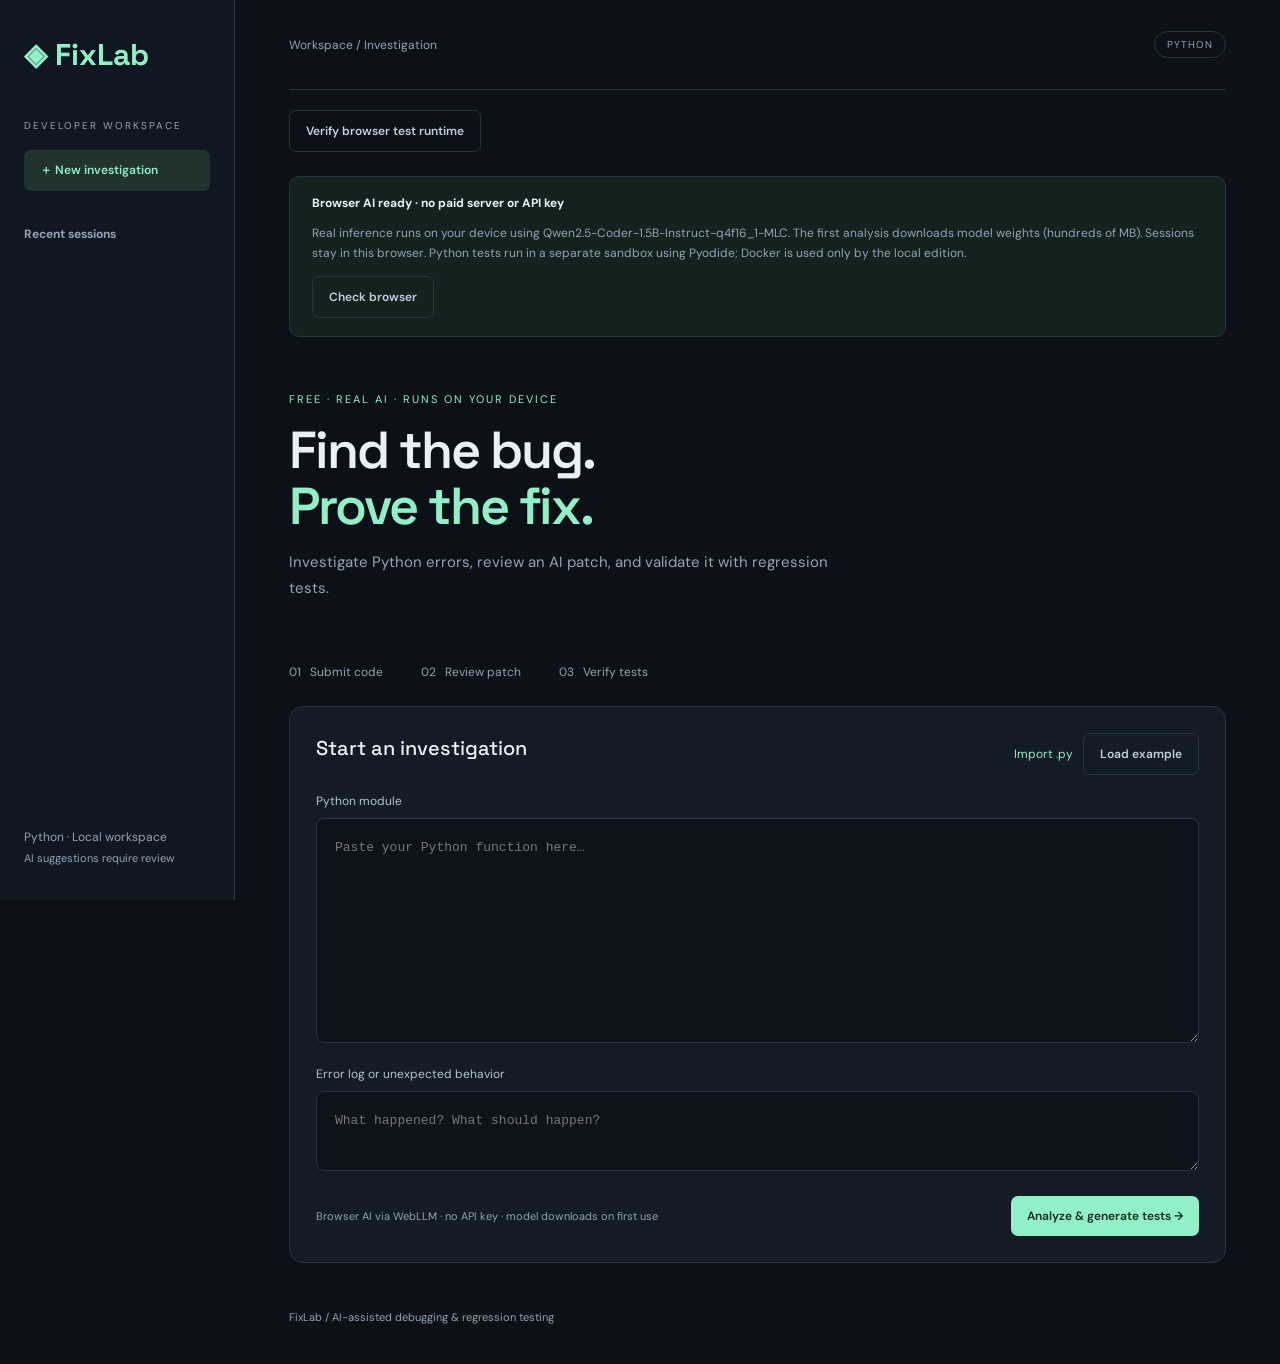
==== docs/index.html @ 50884bfe "Add free WebGPU AI website and sandboxed Python tests" ====
<!doctype html><html lang="en"><head><meta charset="utf-8"><meta name="viewport" content="width=device-width,initial-scale=1"><title>FixLab · AI debugging workspace</title><link rel="stylesheet" href="./style.css"></head><body><aside><a class="brand" href="./">◈ FixLab</a><p class="caption">DEVELOPER WORKSPACE</p><button id="new" class="nav">＋ New investigation</button><h3>Recent sessions</h3><div id="history"></div><div class="aside-bottom">Python · Local workspace<br><small>AI suggestions require review</small></div></aside><main><header><span>Workspace / Investigation</span><span class="pill">PYTHON</span></header><button id="runtime-check" class="secondary" style="margin-top:20px">Verify browser test runtime</button><section id="setup" class="setup" aria-live="polite"></section><section class="intro"><p class="eyebrow">FREE · REAL AI · RUNS ON YOUR DEVICE</p><h1>Find the bug.<br><span>Prove the fix.</span></h1><p>Investigate Python errors, review an AI patch, and validate it with regression tests.</p></section><div class="steps"><span>01 &nbsp; Submit code</span><span>02 &nbsp; Review patch</span><span>03 &nbsp; Verify tests</span></div><section class="panel"><div class="panel-title"><h2>Start an investigation</h2><div><label class="upload">Import .py <input id="file" type="file" accept=".py" hidden></label><button id="sample" class="secondary">Load example</button></div></div><label for="code">Python module</label><textarea id="code" spellcheck="false" placeholder="Paste your Python function here…"></textarea><label for="error">Error log or unexpected behavior</label><textarea id="error" class="short" placeholder="What happened? What should happen?"></textarea><div class="actions"><small>Browser AI via WebLLM · no API key · model downloads on first use</small><button id="analyze">Analyze & generate tests →</button></div></section><p id="status" role="status" aria-live="polite"></p><section id="result" hidden class="panel"><div class="panel-title"><h2 id="summary"></h2><span id="review" class="pill"></span></div><p id="explanation"></p><div class="tabs"><button data-tab="diff">Patch diff</button><button data-tab="fixed_code">Fixed module</button><button data-tab="tests">Regression tests</button></div><pre id="output"></pre><div class="actions"><div><button id="accept" class="secondary">Accept patch</button><button id="reject" class="secondary">Reject</button><button id="download" class="secondary">Download JSON</button><button id="source-download" class="secondary">Download .py</button><button id="delete" class="secondary">Delete session</button></div><button id="run">Run browser tests →</button></div><details><summary>Edit suggested code & tests</summary><label for="edit-code">Fixed module</label><textarea id="edit-code" spellcheck="false"></textarea><label for="edit-tests">Regression tests</label><textarea id="edit-tests" spellcheck="false"></textarea><button id="save-edit">Save revision</button><small> Saving clears old test results and the review decision.</small></details><div id="results"></div></section><footer>FixLab / AI-assisted debugging & regression testing</footer></main><script src="./browser.js"></script><script src="./app.js"></script></body></html>
---- docs/style.css ----
@import url('https://fonts.googleapis.com/css2?family=DM+Sans:wght@400;500;600;700&family=Space+Grotesk:wght@400;500;600;700&display=swap');
:root{color-scheme:dark;--bg:#0c1117;--panel:#131b24;--muted:#93a3b4;--line:#263343;--mint:#91f0c7}*{box-sizing:border-box}body{margin:0;background:var(--bg);color:#eaf1f6;font:15px 'DM Sans',sans-serif}aside{position:fixed;width:235px;height:100vh;padding:35px 24px;border-right:1px solid var(--line);background:#101720}.brand{font:700 30px 'Space Grotesk',sans-serif;color:var(--mint);text-decoration:none}.caption{font-size:10px;letter-spacing:2px;margin:45px 0 18px;color:var(--muted)}h3{font-size:12px;color:var(--muted);margin-top:35px}.nav{width:100%;text-align:left;background:#20332e;color:var(--mint)}#history button{display:block;width:100%;text-align:left;background:transparent;color:var(--muted);white-space:nowrap;overflow:hidden;text-overflow:ellipsis;margin:8px 0;padding:10px}.aside-bottom{position:absolute;bottom:30px;line-height:1.8;color:var(--muted);font-size:12px}main{max-width:1250px;margin-left:235px;padding:0 54px}header{height:90px;display:flex;align-items:center;justify-content:space-between;border-bottom:1px solid var(--line);font-size:12px;color:var(--muted)}.pill{border:1px solid var(--line);border-radius:30px;padding:6px 12px;font-size:10px;letter-spacing:1px}.intro{padding:44px 0 28px}.eyebrow{font-size:11px;color:var(--mint);letter-spacing:2px}h1{font:600 52px/1.08 'Space Grotesk',sans-serif;letter-spacing:-2px;margin:16px 0}h1 span{color:var(--mint)}.intro>p:last-child{color:var(--muted);max-width:550px;line-height:1.7}.steps{display:flex;gap:38px;padding:20px 0 26px;font-size:12px;color:var(--muted)}.panel{border:1px solid var(--line);border-radius:14px;background:var(--panel);padding:26px;margin-bottom:22px}.panel-title{display:flex;align-items:center;justify-content:space-between;gap:15px}h2{font:500 20px 'Space Grotesk',sans-serif;margin:0 0 12px}label{display:block;font-size:12px;margin:18px 0 9px;color:#b5c3d0}textarea{width:100%;height:225px;background:#0c131b;border:1px solid var(--line);border-radius:8px;color:#d4e5f0;padding:18px;resize:vertical;font:13px/1.7 monospace}.short{height:80px}textarea:focus{outline:1px solid var(--mint)}button{border:0;border-radius:7px;background:var(--mint);color:#102b20;font:600 12px 'DM Sans',sans-serif;padding:12px 16px;cursor:pointer}button:disabled{opacity:.45;cursor:wait}.secondary,.tabs button{background:transparent;color:#c1d1de;border:1px solid var(--line)}.actions{display:flex;align-items:center;justify-content:space-between;gap:15px;flex-wrap:wrap;margin-top:20px}small{font-size:11px;color:var(--muted)}#status{color:var(--mint);line-height:1.6}#explanation{line-height:1.8;color:#b5c3d0}.tabs{display:flex;gap:8px;margin-top:25px}.tabs button.active{color:var(--mint);border-color:var(--mint)}pre{white-space:pre-wrap;overflow-wrap:anywhere;background:#0b1219;border:1px solid var(--line);padding:20px;border-radius:8px;max-height:420px;overflow:auto;font:12px/1.7 monospace}.test-grid{display:grid;grid-template-columns:1fr 1fr;gap:15px;margin-top:25px}.pass{color:var(--mint)}.fail{color:#ffb4a1}footer{padding:25px 0 40px;color:var(--muted);font-size:11px}@media(max-width:900px){aside{display:none}main{margin:0;padding:0 20px}h1{font-size:42px}.steps{gap:15px}.test-grid{grid-template-columns:1fr}.actions>div{display:flex;gap:6px;flex-wrap:wrap}}[hidden]{display:none!important}

.setup{margin-top:24px;border:1px solid var(--line);padding:18px 22px;border-radius:10px;background:#13221f;font-size:12px}.setup p{color:var(--muted);line-height:1.7;overflow-wrap:anywhere}.metric{color:var(--mint);font-size:12px;line-height:1.7}details{margin-top:24px;border-top:1px solid var(--line);padding-top:20px}summary{cursor:pointer;color:var(--mint)}.upload{display:inline-block;margin:0 10px 0 0;color:var(--mint);cursor:pointer}button:focus-visible,a:focus-visible,summary:focus-visible{outline:2px solid var(--mint);outline-offset:4px}
@media(max-width:900px){aside{display:block;position:relative;height:auto;width:100%;padding:18px 20px;border-right:0;border-bottom:1px solid var(--line)}aside .caption,aside .aside-bottom{display:none}aside .brand{font-size:24px}aside h3{margin:18px 0 8px}aside .nav{width:auto;float:right}#history{display:flex;gap:8px;overflow:auto}#history button{min-width:180px;max-width:230px;margin:0;background:#17232d}}
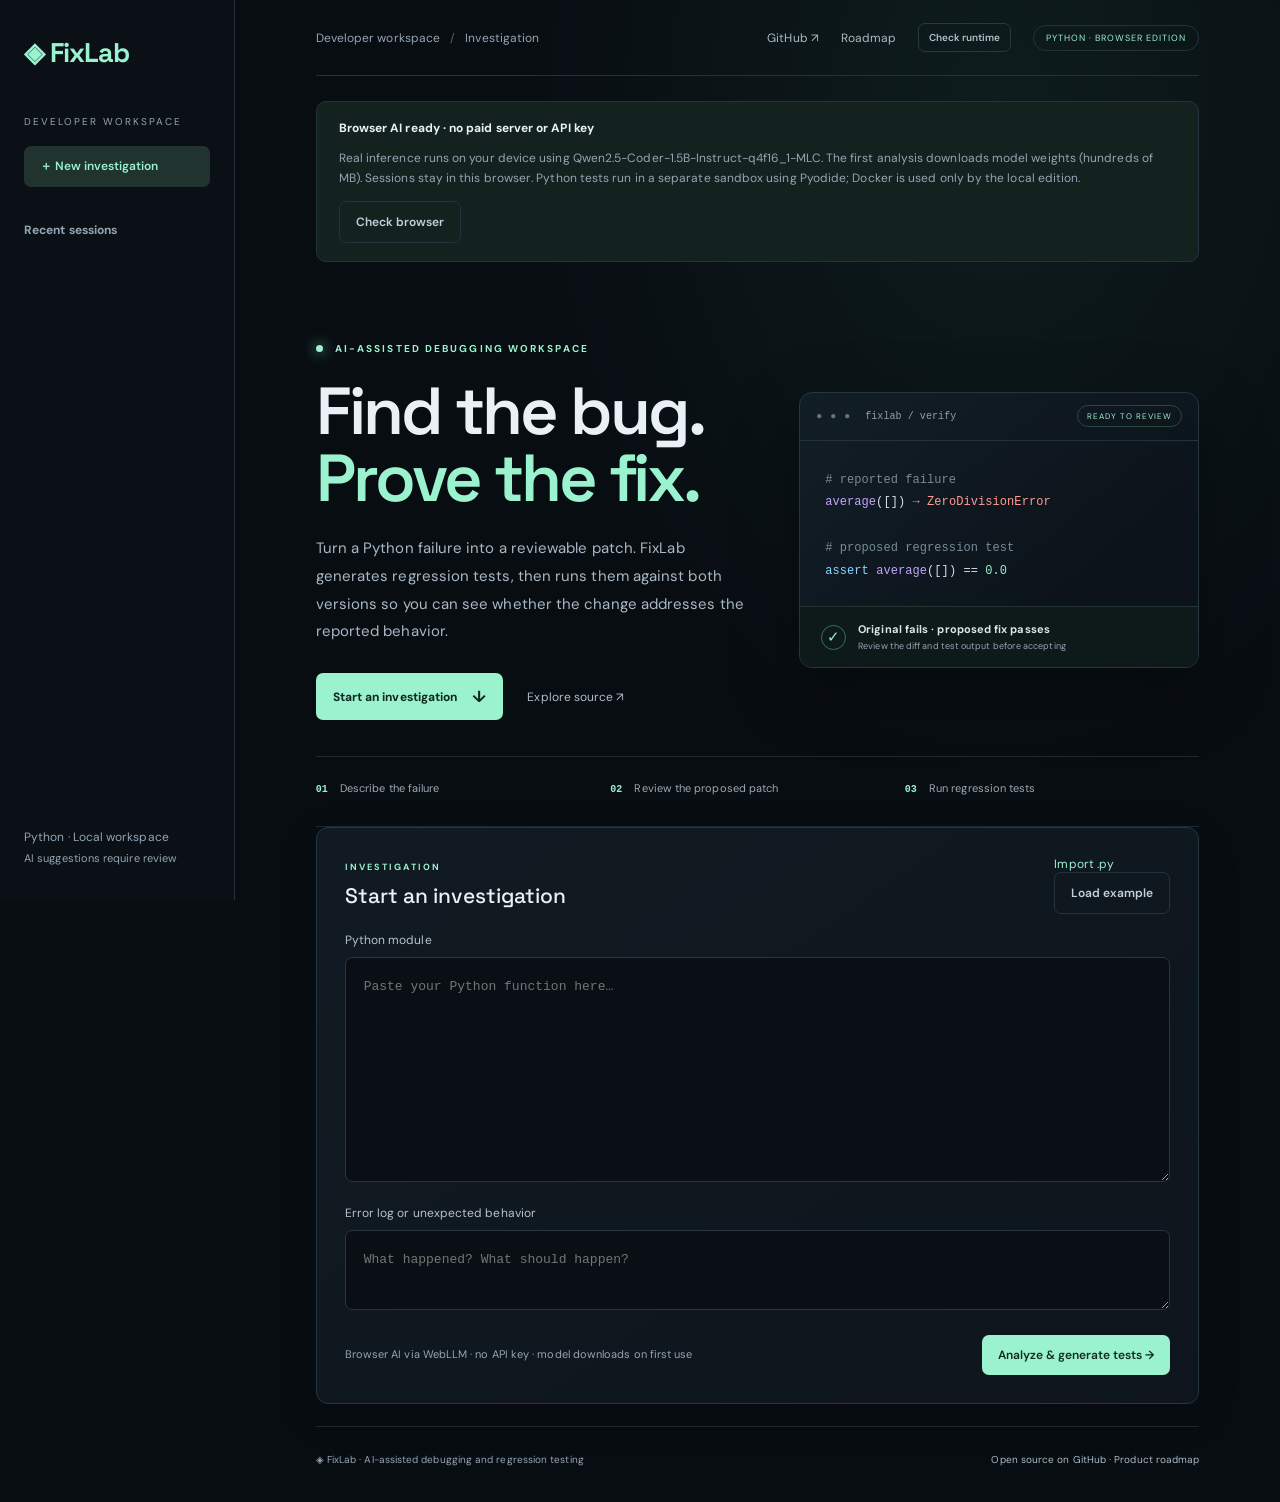
==== commit e0dcdd83: "Polish public demo and add evaluation harness" ====
--- a/docs/index.html
+++ b/docs/index.html
@@ -1 +1 @@
-<!doctype html><html lang="en"><head><meta charset="utf-8"><meta name="viewport" content="width=device-width,initial-scale=1"><title>FixLab · AI debugging workspace</title><link rel="stylesheet" href="./style.css"></head><body><aside><a class="brand" href="./">◈ FixLab</a><p class="caption">DEVELOPER WORKSPACE</p><button id="new" class="nav">＋ New investigation</button><h3>Recent sessions</h3><div id="history"></div><div class="aside-bottom">Python · Local workspace<br><small>AI suggestions require review</small></div></aside><main><header><span>Workspace / Investigation</span><span class="pill">PYTHON</span></header><button id="runtime-check" class="secondary" style="margin-top:20px">Verify browser test runtime</button><section id="setup" class="setup" aria-live="polite"></section><section class="intro"><p class="eyebrow">FREE · REAL AI · RUNS ON YOUR DEVICE</p><h1>Find the bug.<br><span>Prove the fix.</span></h1><p>Investigate Python errors, review an AI patch, and validate it with regression tests.</p></section><div class="steps"><span>01 &nbsp; Submit code</span><span>02 &nbsp; Review patch</span><span>03 &nbsp; Verify tests</span></div><section class="panel"><div class="panel-title"><h2>Start an investigation</h2><div><label class="upload">Import .py <input id="file" type="file" accept=".py" hidden></label><button id="sample" class="secondary">Load example</button></div></div><label for="code">Python module</label><textarea id="code" spellcheck="false" placeholder="Paste your Python function here…"></textarea><label for="error">Error log or unexpected behavior</label><textarea id="error" class="short" placeholder="What happened? What should happen?"></textarea><div class="actions"><small>Browser AI via WebLLM · no API key · model downloads on first use</small><button id="analyze">Analyze & generate tests →</button></div></section><p id="status" role="status" aria-live="polite"></p><section id="result" hidden class="panel"><div class="panel-title"><h2 id="summary"></h2><span id="review" class="pill"></span></div><p id="explanation"></p><div class="tabs"><button data-tab="diff">Patch diff</button><button data-tab="fixed_code">Fixed module</button><button data-tab="tests">Regression tests</button></div><pre id="output"></pre><div class="actions"><div><button id="accept" class="secondary">Accept patch</button><button id="reject" class="secondary">Reject</button><button id="download" class="secondary">Download JSON</button><button id="source-download" class="secondary">Download .py</button><button id="delete" class="secondary">Delete session</button></div><button id="run">Run browser tests →</button></div><details><summary>Edit suggested code & tests</summary><label for="edit-code">Fixed module</label><textarea id="edit-code" spellcheck="false"></textarea><label for="edit-tests">Regression tests</label><textarea id="edit-tests" spellcheck="false"></textarea><button id="save-edit">Save revision</button><small> Saving clears old test results and the review decision.</small></details><div id="results"></div></section><footer>FixLab / AI-assisted debugging & regression testing</footer></main><script src="./browser.js"></script><script src="./app.js"></script></body></html>
+<!doctype html><html lang="en"><head><meta charset="utf-8"><meta name="viewport" content="width=device-width,initial-scale=1"><title>FixLab · AI debugging workspace</title><link rel="stylesheet" href="./style.css"></head><body><aside><a class="brand" href="./">◈ FixLab</a><p class="caption">DEVELOPER WORKSPACE</p><button id="new" class="nav">＋ New investigation</button><h3>Recent sessions</h3><div id="history"></div><div class="aside-bottom">Python · Local workspace<br><small>AI suggestions require review</small></div></aside><main><header><span>Developer workspace <span class="header-separator">/</span> Investigation</span><nav class="top-links" aria-label="Project links"><a href="https://github.com/uniyal802/fixlab" target="_blank" rel="noreferrer">GitHub ↗</a><a href="https://github.com/uniyal802/fixlab/blob/main/SCALE_ROADMAP.md">Roadmap</a><button id="runtime-check" class="runtime-link">Check runtime</button><span class="pill">PYTHON · BROWSER EDITION</span></nav></header><section id="setup" class="setup" aria-live="polite"></section><section class="intro"><div class="intro-copy"><p class="eyebrow"><span class="live-dot"></span> AI-ASSISTED DEBUGGING WORKSPACE</p><h1>Find the bug.<br><span>Prove the fix.</span></h1><p>Turn a Python failure into a reviewable patch. FixLab generates regression tests, then runs them against both versions so you can see whether the change addresses the reported behavior.</p><div class="hero-actions"><a class="hero-link" href="#investigation">Start an investigation <span aria-hidden="true">↓</span></a><a class="hero-secondary" href="https://github.com/uniyal802/fixlab" target="_blank" rel="noreferrer">Explore source ↗</a></div></div><div class="hero-card" aria-label="FixLab workflow overview"><div class="hero-card-head"><span class="window-dots">● ● ●</span><span>fixlab / verify</span><span class="status-chip">READY TO REVIEW</span></div><div class="hero-code"><span class="code-muted"># reported failure</span><br><span class="code-purple">average</span>([]) <span class="code-red">→ ZeroDivisionError</span><br><br><span class="code-muted"># proposed regression test</span><br><span class="code-blue">assert</span> <span class="code-purple">average</span>([]) == <span class="code-green">0.0</span></div><div class="proof-row"><span class="proof-icon">✓</span><div><strong>Original fails · proposed fix passes</strong><small>Review the diff and test output before accepting</small></div></div></div></section><div class="steps"><span><b>01</b> Describe the failure</span><span><b>02</b> Review the proposed patch</span><span><b>03</b> Run regression tests</span></div><section id="investigation" class="panel"><div class="panel-title"><div><p class="eyebrow section-eyebrow">INVESTIGATION</p><h2>Start an investigation</h2></div><div><label class="upload">Import .py <input id="file" type="file" accept=".py" hidden></label><button id="sample" class="secondary">Load example</button></div></div><label for="code">Python module</label><textarea id="code" spellcheck="false" placeholder="Paste your Python function here…"></textarea><label for="error">Error log or unexpected behavior</label><textarea id="error" class="short" placeholder="What happened? What should happen?"></textarea><div class="actions"><small>Browser AI via WebLLM · no API key · model downloads on first use</small><button id="analyze">Analyze & generate tests →</button></div></section><p id="status" role="status" aria-live="polite"></p><section id="result" hidden class="panel"><div class="panel-title"><h2 id="summary"></h2><span id="review" class="pill"></span></div><p id="explanation"></p><div class="tabs"><button data-tab="diff">Patch diff</button><button data-tab="fixed_code">Fixed module</button><button data-tab="tests">Regression tests</button></div><pre id="output"></pre><div class="actions"><div><button id="accept" class="secondary">Accept patch</button><button id="reject" class="secondary">Reject</button><button id="download" class="secondary">Download JSON</button><button id="source-download" class="secondary">Download .py</button><button id="delete" class="secondary">Delete session</button></div><button id="run">Run browser tests →</button></div><details><summary>Edit suggested code & tests</summary><label for="edit-code">Fixed module</label><textarea id="edit-code" spellcheck="false"></textarea><label for="edit-tests">Regression tests</label><textarea id="edit-tests" spellcheck="false"></textarea><button id="save-edit">Save revision</button><small> Saving clears old test results and the review decision.</small></details><div id="results"></div></section><footer><span>◈ FixLab · AI-assisted debugging and regression testing</span><span><a href="https://github.com/uniyal802/fixlab">Open source on GitHub</a> · <a href="https://github.com/uniyal802/fixlab/blob/main/SCALE_ROADMAP.md">Product roadmap</a></span></footer></main><script src="./browser.js"></script><script src="./app.js"></script></body></html>
--- a/docs/style.css
+++ b/docs/style.css
@@ -3,3 +3,8 @@
 
 .setup{margin-top:24px;border:1px solid var(--line);padding:18px 22px;border-radius:10px;background:#13221f;font-size:12px}.setup p{color:var(--muted);line-height:1.7;overflow-wrap:anywhere}.metric{color:var(--mint);font-size:12px;line-height:1.7}details{margin-top:24px;border-top:1px solid var(--line);padding-top:20px}summary{cursor:pointer;color:var(--mint)}.upload{display:inline-block;margin:0 10px 0 0;color:var(--mint);cursor:pointer}button:focus-visible,a:focus-visible,summary:focus-visible{outline:2px solid var(--mint);outline-offset:4px}
 @media(max-width:900px){aside{display:block;position:relative;height:auto;width:100%;padding:18px 20px;border-right:0;border-bottom:1px solid var(--line)}aside .caption,aside .aside-bottom{display:none}aside .brand{font-size:24px}aside h3{margin:18px 0 8px}aside .nav{width:auto;float:right}#history{display:flex;gap:8px;overflow:auto}#history button{min-width:180px;max-width:230px;margin:0;background:#17232d}}
+
+/* Portfolio landing and investigation workspace */
+:root{--bg:#080d12;--panel:#101820;--line:#24323e;--mint:#9af2ce;--muted:#94a5b4;--soft:#dce7ed}body{background:radial-gradient(ellipse at 78% 7%,rgba(43,104,84,.17),transparent 34%),var(--bg);letter-spacing:.005em}aside{background:rgba(11,17,23,.94);backdrop-filter:blur(14px)}.brand{font-size:27px;letter-spacing:-1px}.brand::first-letter{color:#d5fff0}main{max-width:1450px;padding:0 6.3%}header{height:76px}header>span{font-size:12px}.header-separator{color:#536270;padding:0 7px}.top-links{display:flex;align-items:center;gap:22px}.top-links a,footer a{color:#a9bac5;text-decoration:none;font-size:12px}.top-links a:hover,footer a:hover{color:var(--mint)}.top-links .pill{color:var(--mint);font-size:9px}.intro{display:grid;grid-template-columns:1.04fr .96fr;gap:50px;align-items:center;padding:70px 0 36px}.intro-copy{max-width:600px}.eyebrow{font-size:10px;font-weight:700;letter-spacing:2.1px}.live-dot{display:inline-block;width:7px;height:7px;margin-right:8px;border-radius:50%;background:var(--mint);box-shadow:0 0 14px #82ecc1}.intro h1{font-size:clamp(48px,5.2vw,72px);line-height:1.01;letter-spacing:-3px;margin:23px 0}.intro>div>p:not(.eyebrow){max-width:580px;color:#a9b8c5;font-size:15px;line-height:1.85}.hero-actions{display:flex;gap:24px;align-items:center;margin-top:27px}.hero-link{display:inline-flex;gap:15px;align-items:center;padding:13px 17px;border-radius:7px;background:var(--mint);color:#10271f;text-decoration:none;font-weight:700;font-size:12px}.hero-link span{font-size:16px}.hero-secondary{font-size:12px;color:#afbec9;text-decoration:none}.hero-card{padding:0;border:1px solid #263640;border-radius:13px;background:linear-gradient(140deg,#121e27,#0c131a 75%);box-shadow:0 22px 70px #0005;overflow:hidden;transform:translateY(4px)}.hero-card-head{height:48px;padding:0 16px;display:flex;align-items:center;gap:14px;border-bottom:1px solid #23313b;color:#8da0ac;font:10px monospace}.window-dots{color:#65757e;letter-spacing:1px}.status-chip{margin-left:auto;border:1px solid #28483c;border-radius:20px;padding:5px 9px;color:#a5edca;font:8px 'DM Sans',sans-serif;letter-spacing:1px}.hero-code{padding:28px 25px 24px;color:#d4e1e8;font:12px/1.9 ui-monospace,SFMono-Regular,Menlo,monospace}.code-muted{color:#778b98}.code-purple{color:#c4a3ff}.code-red{color:#ff9b90}.code-blue{color:#8bd5ff}.code-green{color:#9bf2ce}.proof-row{display:flex;align-items:center;gap:12px;padding:15px 21px;background:#0e1919;border-top:1px solid #21342f}.proof-icon{display:grid;place-items:center;width:25px;height:25px;border:1px solid #35715b;border-radius:50%;color:#9bf2ce}.proof-row strong,.proof-row small{display:block}.proof-row strong{font-size:11px;color:#d9e9e2}.proof-row small{margin-top:4px;font-size:9px}.steps{gap:0;padding:24px 0 31px;border-top:1px solid #1d2933;border-bottom:1px solid #1d2933;color:#9baab5}.steps span{flex:1;font-size:11px}.steps b{color:var(--mint);font:600 10px monospace;margin-right:9px}.setup{margin-top:25px}.panel{border-color:#263640;border-radius:12px;background:linear-gradient(145deg,#111a22,#0e151c);padding:28px;box-shadow:0 14px 42px #0002}.section-eyebrow{margin:0 0 9px;color:var(--mint);font-size:9px}.panel h2{margin:0;font-size:21px}.panel-title{margin-bottom:14px}.panel-title>div{display:flex;flex-direction:column}textarea{background:#090f15;border-color:#273641;border-radius:7px}button{transition:transform .16s ease,filter .16s ease}button:hover{filter:brightness(1.08);transform:translateY(-1px)}.panel .actions small{max-width:70ch;line-height:1.6}.tabs{border-bottom:1px solid var(--line)}.tabs button{border-radius:7px 7px 0 0}footer{display:flex;justify-content:space-between;gap:18px;padding:26px 0 36px;border-top:1px solid #1b2731}footer span{font-size:10px}footer a{font-size:10px}@media(max-width:1050px){main{padding:0 4%}.intro{gap:28px}.intro h1{letter-spacing:-2px}.top-links{gap:12px}}@media(max-width:760px){main{padding:0 18px}header{height:62px}.top-links{gap:10px}.top-links .pill{display:none}.intro{grid-template-columns:1fr;gap:28px;padding:42px 0 28px}.intro h1{font-size:50px}.hero-card{max-width:580px}.steps{display:grid;grid-template-columns:1fr;gap:14px;padding:20px 0}.panel{padding:20px 16px}.panel-title{align-items:flex-start}footer{flex-direction:column}.panel-title>div{min-width:0}}@media(prefers-reduced-motion:reduce){*,*::before,*::after{scroll-behavior:auto!important;transition:none!important}}
+
+.runtime-link{padding:7px 10px;background:transparent;border:1px solid #293943;color:#b2c2cc;font-size:10px}.runtime-link:hover{color:var(--mint);border-color:#5d9e81}
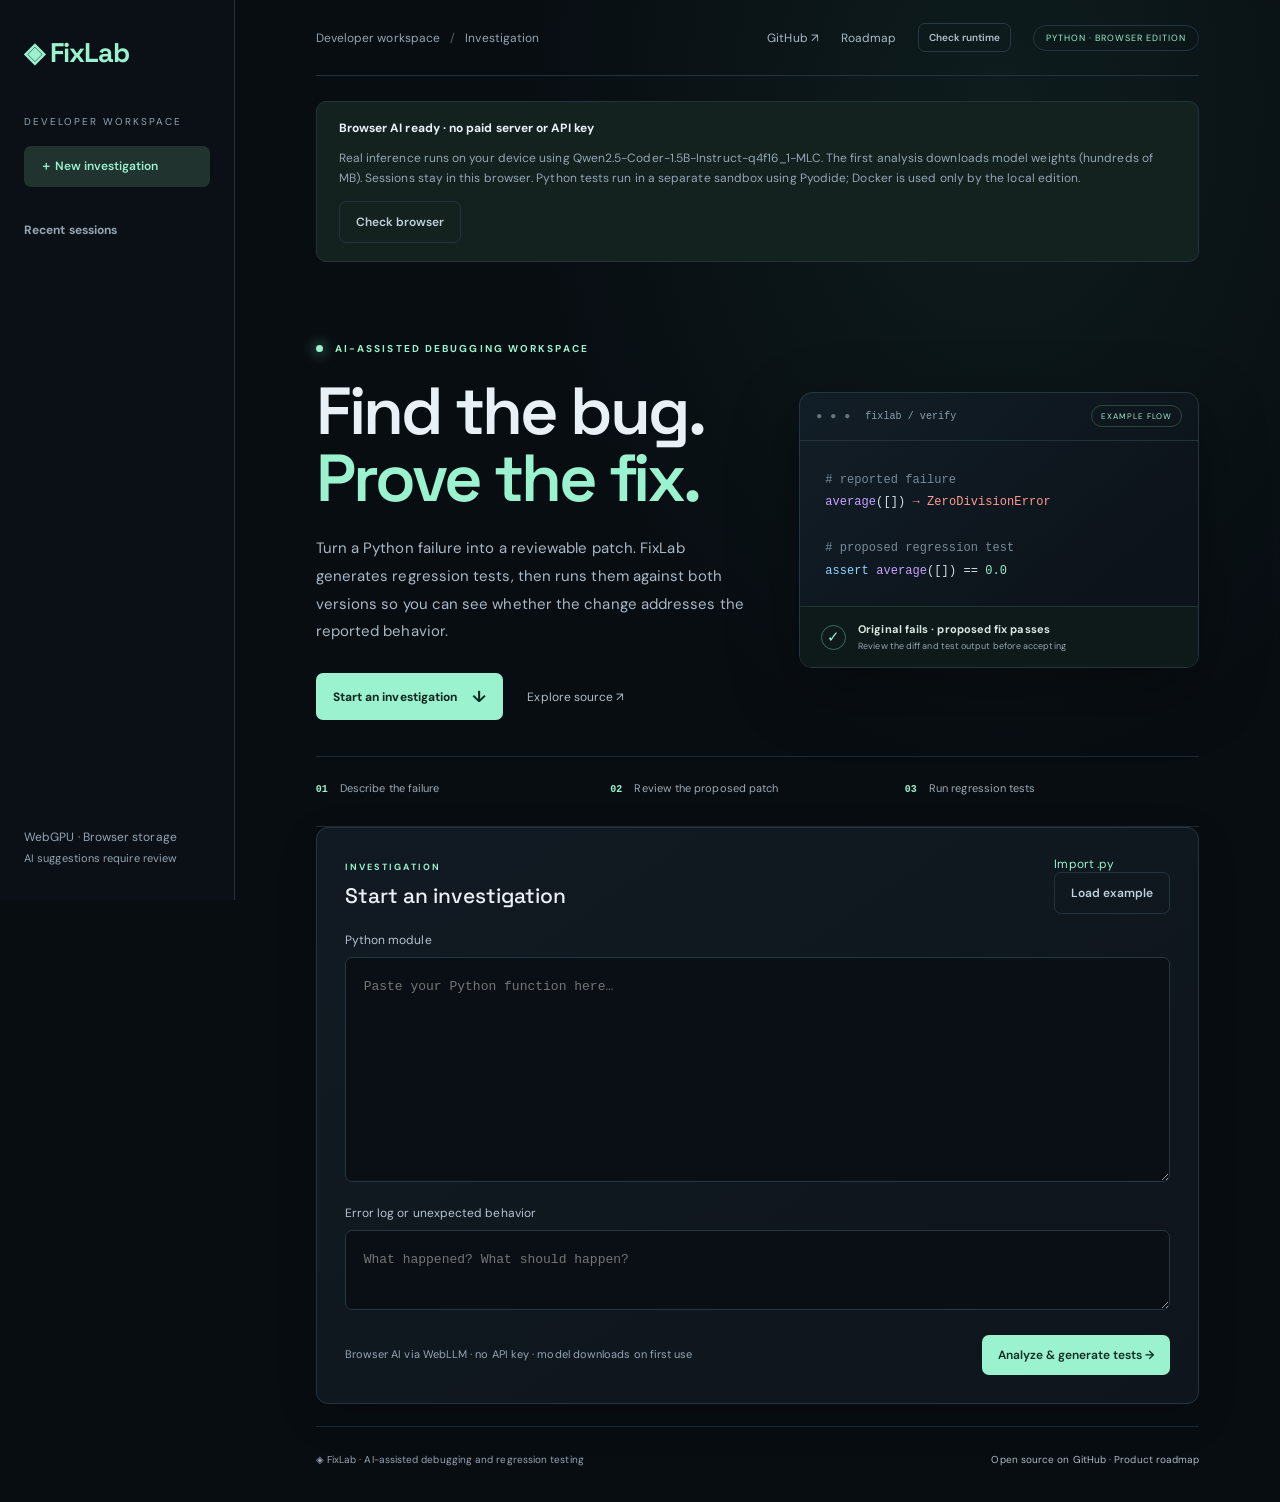
==== commit 922f38da: "Clarify browser demo example labels" ====
--- a/docs/index.html
+++ b/docs/index.html
@@ -1 +1 @@
-<!doctype html><html lang="en"><head><meta charset="utf-8"><meta name="viewport" content="width=device-width,initial-scale=1"><title>FixLab · AI debugging workspace</title><link rel="stylesheet" href="./style.css"></head><body><aside><a class="brand" href="./">◈ FixLab</a><p class="caption">DEVELOPER WORKSPACE</p><button id="new" class="nav">＋ New investigation</button><h3>Recent sessions</h3><div id="history"></div><div class="aside-bottom">Python · Local workspace<br><small>AI suggestions require review</small></div></aside><main><header><span>Developer workspace <span class="header-separator">/</span> Investigation</span><nav class="top-links" aria-label="Project links"><a href="https://github.com/uniyal802/fixlab" target="_blank" rel="noreferrer">GitHub ↗</a><a href="https://github.com/uniyal802/fixlab/blob/main/SCALE_ROADMAP.md">Roadmap</a><button id="runtime-check" class="runtime-link">Check runtime</button><span class="pill">PYTHON · BROWSER EDITION</span></nav></header><section id="setup" class="setup" aria-live="polite"></section><section class="intro"><div class="intro-copy"><p class="eyebrow"><span class="live-dot"></span> AI-ASSISTED DEBUGGING WORKSPACE</p><h1>Find the bug.<br><span>Prove the fix.</span></h1><p>Turn a Python failure into a reviewable patch. FixLab generates regression tests, then runs them against both versions so you can see whether the change addresses the reported behavior.</p><div class="hero-actions"><a class="hero-link" href="#investigation">Start an investigation <span aria-hidden="true">↓</span></a><a class="hero-secondary" href="https://github.com/uniyal802/fixlab" target="_blank" rel="noreferrer">Explore source ↗</a></div></div><div class="hero-card" aria-label="FixLab workflow overview"><div class="hero-card-head"><span class="window-dots">● ● ●</span><span>fixlab / verify</span><span class="status-chip">READY TO REVIEW</span></div><div class="hero-code"><span class="code-muted"># reported failure</span><br><span class="code-purple">average</span>([]) <span class="code-red">→ ZeroDivisionError</span><br><br><span class="code-muted"># proposed regression test</span><br><span class="code-blue">assert</span> <span class="code-purple">average</span>([]) == <span class="code-green">0.0</span></div><div class="proof-row"><span class="proof-icon">✓</span><div><strong>Original fails · proposed fix passes</strong><small>Review the diff and test output before accepting</small></div></div></div></section><div class="steps"><span><b>01</b> Describe the failure</span><span><b>02</b> Review the proposed patch</span><span><b>03</b> Run regression tests</span></div><section id="investigation" class="panel"><div class="panel-title"><div><p class="eyebrow section-eyebrow">INVESTIGATION</p><h2>Start an investigation</h2></div><div><label class="upload">Import .py <input id="file" type="file" accept=".py" hidden></label><button id="sample" class="secondary">Load example</button></div></div><label for="code">Python module</label><textarea id="code" spellcheck="false" placeholder="Paste your Python function here…"></textarea><label for="error">Error log or unexpected behavior</label><textarea id="error" class="short" placeholder="What happened? What should happen?"></textarea><div class="actions"><small>Browser AI via WebLLM · no API key · model downloads on first use</small><button id="analyze">Analyze & generate tests →</button></div></section><p id="status" role="status" aria-live="polite"></p><section id="result" hidden class="panel"><div class="panel-title"><h2 id="summary"></h2><span id="review" class="pill"></span></div><p id="explanation"></p><div class="tabs"><button data-tab="diff">Patch diff</button><button data-tab="fixed_code">Fixed module</button><button data-tab="tests">Regression tests</button></div><pre id="output"></pre><div class="actions"><div><button id="accept" class="secondary">Accept patch</button><button id="reject" class="secondary">Reject</button><button id="download" class="secondary">Download JSON</button><button id="source-download" class="secondary">Download .py</button><button id="delete" class="secondary">Delete session</button></div><button id="run">Run browser tests →</button></div><details><summary>Edit suggested code & tests</summary><label for="edit-code">Fixed module</label><textarea id="edit-code" spellcheck="false"></textarea><label for="edit-tests">Regression tests</label><textarea id="edit-tests" spellcheck="false"></textarea><button id="save-edit">Save revision</button><small> Saving clears old test results and the review decision.</small></details><div id="results"></div></section><footer><span>◈ FixLab · AI-assisted debugging and regression testing</span><span><a href="https://github.com/uniyal802/fixlab">Open source on GitHub</a> · <a href="https://github.com/uniyal802/fixlab/blob/main/SCALE_ROADMAP.md">Product roadmap</a></span></footer></main><script src="./browser.js"></script><script src="./app.js"></script></body></html>
+<!doctype html><html lang="en"><head><meta charset="utf-8"><meta name="viewport" content="width=device-width,initial-scale=1"><title>FixLab · AI debugging workspace</title><link rel="stylesheet" href="./style.css"></head><body><aside><a class="brand" href="./">◈ FixLab</a><p class="caption">DEVELOPER WORKSPACE</p><button id="new" class="nav">＋ New investigation</button><h3>Recent sessions</h3><div id="history"></div><div class="aside-bottom">WebGPU · Browser storage<br><small>AI suggestions require review</small></div></aside><main><header><span>Developer workspace <span class="header-separator">/</span> Investigation</span><nav class="top-links" aria-label="Project links"><a href="https://github.com/uniyal802/fixlab" target="_blank" rel="noreferrer">GitHub ↗</a><a href="https://github.com/uniyal802/fixlab/blob/main/SCALE_ROADMAP.md">Roadmap</a><button id="runtime-check" class="runtime-link">Check runtime</button><span class="pill">PYTHON · BROWSER EDITION</span></nav></header><section id="setup" class="setup" aria-live="polite"></section><section class="intro"><div class="intro-copy"><p class="eyebrow"><span class="live-dot"></span> AI-ASSISTED DEBUGGING WORKSPACE</p><h1>Find the bug.<br><span>Prove the fix.</span></h1><p>Turn a Python failure into a reviewable patch. FixLab generates regression tests, then runs them against both versions so you can see whether the change addresses the reported behavior.</p><div class="hero-actions"><a class="hero-link" href="#investigation">Start an investigation <span aria-hidden="true">↓</span></a><a class="hero-secondary" href="https://github.com/uniyal802/fixlab" target="_blank" rel="noreferrer">Explore source ↗</a></div></div><div class="hero-card" aria-label="FixLab workflow overview"><div class="hero-card-head"><span class="window-dots">● ● ●</span><span>fixlab / verify</span><span class="status-chip">EXAMPLE FLOW</span></div><div class="hero-code"><span class="code-muted"># reported failure</span><br><span class="code-purple">average</span>([]) <span class="code-red">→ ZeroDivisionError</span><br><br><span class="code-muted"># proposed regression test</span><br><span class="code-blue">assert</span> <span class="code-purple">average</span>([]) == <span class="code-green">0.0</span></div><div class="proof-row"><span class="proof-icon">✓</span><div><strong>Original fails · proposed fix passes</strong><small>Review the diff and test output before accepting</small></div></div></div></section><div class="steps"><span><b>01</b> Describe the failure</span><span><b>02</b> Review the proposed patch</span><span><b>03</b> Run regression tests</span></div><section id="investigation" class="panel"><div class="panel-title"><div><p class="eyebrow section-eyebrow">INVESTIGATION</p><h2>Start an investigation</h2></div><div><label class="upload">Import .py <input id="file" type="file" accept=".py" hidden></label><button id="sample" class="secondary">Load example</button></div></div><label for="code">Python module</label><textarea id="code" spellcheck="false" placeholder="Paste your Python function here…"></textarea><label for="error">Error log or unexpected behavior</label><textarea id="error" class="short" placeholder="What happened? What should happen?"></textarea><div class="actions"><small>Browser AI via WebLLM · no API key · model downloads on first use</small><button id="analyze">Analyze & generate tests →</button></div></section><p id="status" role="status" aria-live="polite"></p><section id="result" hidden class="panel"><div class="panel-title"><h2 id="summary"></h2><span id="review" class="pill"></span></div><p id="explanation"></p><div class="tabs"><button data-tab="diff">Patch diff</button><button data-tab="fixed_code">Fixed module</button><button data-tab="tests">Regression tests</button></div><pre id="output"></pre><div class="actions"><div><button id="accept" class="secondary">Accept patch</button><button id="reject" class="secondary">Reject</button><button id="download" class="secondary">Download JSON</button><button id="source-download" class="secondary">Download .py</button><button id="delete" class="secondary">Delete session</button></div><button id="run">Run browser tests →</button></div><details><summary>Edit suggested code & tests</summary><label for="edit-code">Fixed module</label><textarea id="edit-code" spellcheck="false"></textarea><label for="edit-tests">Regression tests</label><textarea id="edit-tests" spellcheck="false"></textarea><button id="save-edit">Save revision</button><small> Saving clears old test results and the review decision.</small></details><div id="results"></div></section><footer><span>◈ FixLab · AI-assisted debugging and regression testing</span><span><a href="https://github.com/uniyal802/fixlab">Open source on GitHub</a> · <a href="https://github.com/uniyal802/fixlab/blob/main/SCALE_ROADMAP.md">Product roadmap</a></span></footer></main><script src="./browser.js"></script><script src="./app.js"></script></body></html>
